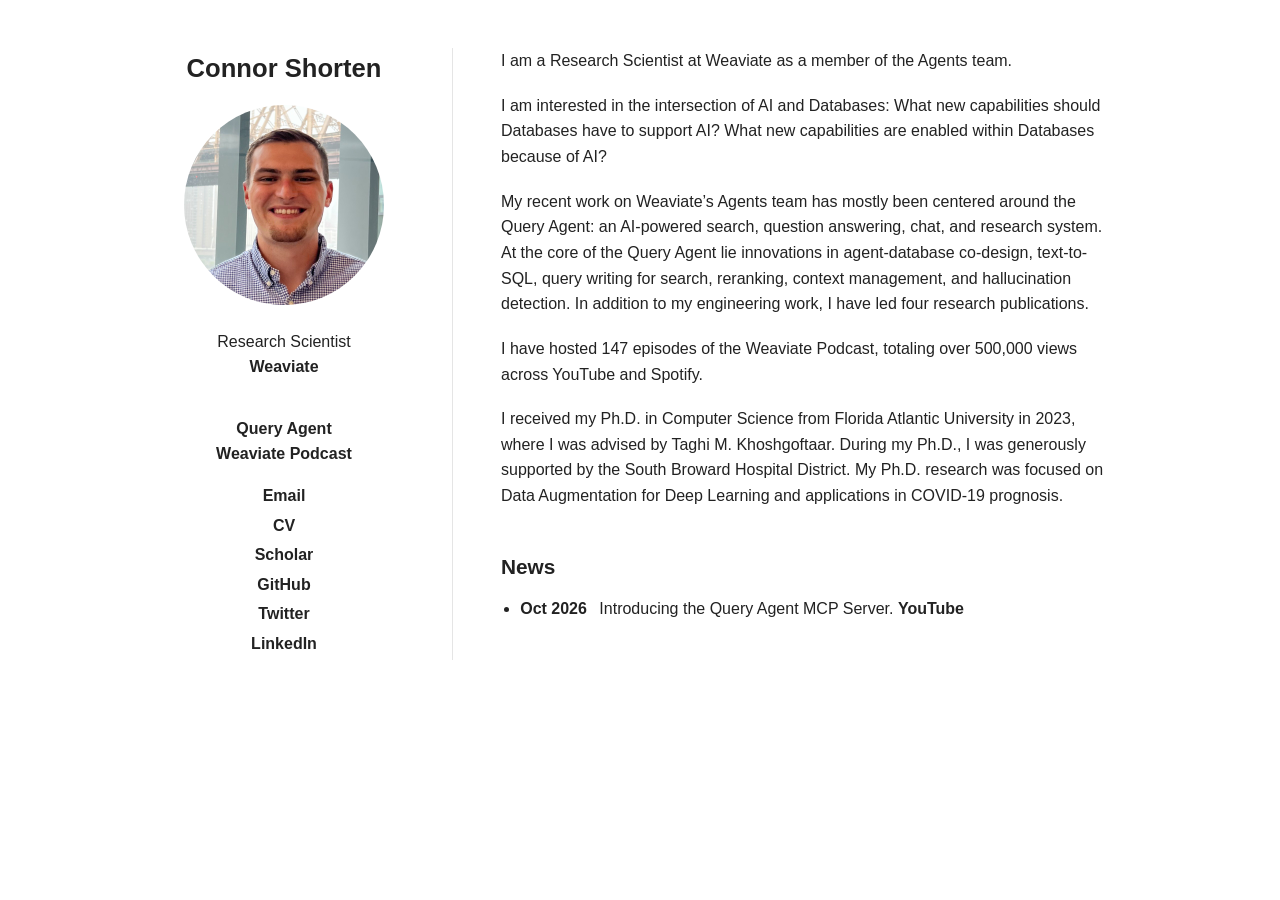
==== index.html @ 24953602 "add linkedin" ====
<!DOCTYPE html>
<html lang="en">
<head>
  <meta charset="utf-8">
  <meta name="viewport" content="width=device-width, initial-scale=1">
  <title>Connor Shorten</title>
  <link rel="icon" href="/favicon.ico" sizes="any">
  <link rel="icon" type="image/png" sizes="32x32" href="/favicon-32x32.png">
  <link rel="icon" type="image/png" sizes="16x16" href="/favicon-16x16.png">
  <link rel="apple-touch-icon" sizes="180x180" href="/apple-touch-icon.png">
  <link rel="manifest" href="/site.webmanifest">
  <style>
    :root {
      --bg: #ffffff;
      --text: #222222;
      --muted: #666666;
      --link: #222222;
      --border: #e5e5e5;
    }
    * { box-sizing: border-box; }
    body {
      margin: 0;
      background: var(--bg);
      color: var(--text);
      font-family: -apple-system, BlinkMacSystemFont, "Segoe UI", Helvetica, Arial, sans-serif;
      line-height: 1.6;
    }
    a { color: var(--link); font-weight: 600; text-decoration: none; }
    a:hover { text-decoration: underline; }

    .layout {
      display: flex;
      max-width: 1000px;
      margin: 0 auto;
      padding: 48px 24px;
      gap: 48px;
    }

    .sidebar {
      flex: 0 0 240px;
      position: sticky;
      top: 48px;
      align-self: flex-start;
      text-align: center;
    }
    .sidebar h1 {
      font-size: 1.6rem;
      margin: 0 0 16px;
    }
    .sidebar img {
      width: 200px;
      height: 200px;
      object-fit: cover;
      border-radius: 50%;
      margin-bottom: 16px;
    }
    .sidebar .role { margin: 0; }
    .sidebar .org { margin: 0 0 36px; color: var(--muted); }
    .sidebar .project { margin: 0; color: var(--muted); }
    .sidebar .podcast { margin: 0 0 16px; color: var(--muted); }
    .sidebar .links {
      list-style: none;
      padding: 0;
      margin: 0;
    }
    .sidebar .links li { margin: 4px 0; }

    .content {
      flex: 1;
      border-left: 1px solid var(--border);
      padding-left: 48px;
    }
    .content p { margin: 0 0 1.2em; }
    .content h2 { font-size: 1.3rem; margin: 2em 0 0.6em; }
    .content .news { padding-left: 1.2em; margin: 0; }
    .content .news li { margin: 0 0 0.6em; }
    .content .news .date { font-weight: 600; margin-right: 0.5em; }

    @media (max-width: 720px) {
      .layout { flex-direction: column; padding: 32px 16px; gap: 24px; }
      .sidebar { position: static; flex: none; width: 100%; }
      .sidebar .links { display: flex; flex-wrap: wrap; justify-content: center; gap: 4px 16px; }
      .sidebar .links li { margin: 0; }
      .content { border-left: none; padding-left: 0; border-top: 1px solid var(--border); padding-top: 24px; }
    }
  </style>
</head>
<body>
  <div class="layout">
    <nav class="sidebar">
      <h1>Connor Shorten</h1>
      <img src="Connor.jpeg" alt="Photo of Connor Shorten">
      <p class="role">Research Scientist</p>
      <p class="org"><a href="https://weaviate.io">Weaviate</a></p>
      <p class="project"><a href="https://docs.weaviate.io/query-agent">Query Agent</a></p>
      <p class="podcast"><a href="https://weaviate.io/podcast">Weaviate Podcast</a></p>
      <ul class="links">
        <li><a href="mailto:connorshorten300@gmail.com">Email</a></li>
        <li><a href="#">CV</a></li>
        <li><a href="https://scholar.google.com/citations?user=YKuiy20AAAAJ&amp;hl=en">Scholar</a></li>
        <li><a href="https://github.com/CShorten">GitHub</a></li>
        <li><a href="https://x.com/CShorten30">Twitter</a></li>
        <li><a href="https://www.linkedin.com/in/connor-shorten-34923a178/">LinkedIn</a></li>
      </ul>
    </nav>

    <main class="content">
      <p>I am a Research Scientist at Weaviate as a member of the Agents team.</p>

      <p>I am interested in the intersection of AI and Databases: What new capabilities should Databases have to support AI? What new capabilities are enabled within Databases because of AI?</p>

      <p>My recent work on Weaviate’s Agents team has mostly been centered around the Query Agent: an AI-powered search, question answering, chat, and research system. At the core of the Query Agent lie innovations in agent-database co-design, text-to-SQL, query writing for search, reranking, context management, and hallucination detection. In addition to my engineering work, I have led four research publications.</p>

      <p>I have hosted 147 episodes of the Weaviate Podcast, totaling over 500,000 views across YouTube and Spotify.</p>

      <p>I received my Ph.D. in Computer Science from Florida Atlantic University in 2023, where I was advised by Taghi M. Khoshgoftaar. During my Ph.D., I was generously supported by the South Broward Hospital District. My Ph.D. research was focused on Data Augmentation for Deep Learning and applications in COVID-19 prognosis.</p>

      <h2>News</h2>
      <ul class="news">
        <li><span class="date">Oct 2026</span> Introducing the Query Agent MCP Server. <a href="https://www.youtube.com/watch?v=DkyeCALihuY">YouTube</a></li>
      </ul>
    </main>
  </div>
</body>
</html>
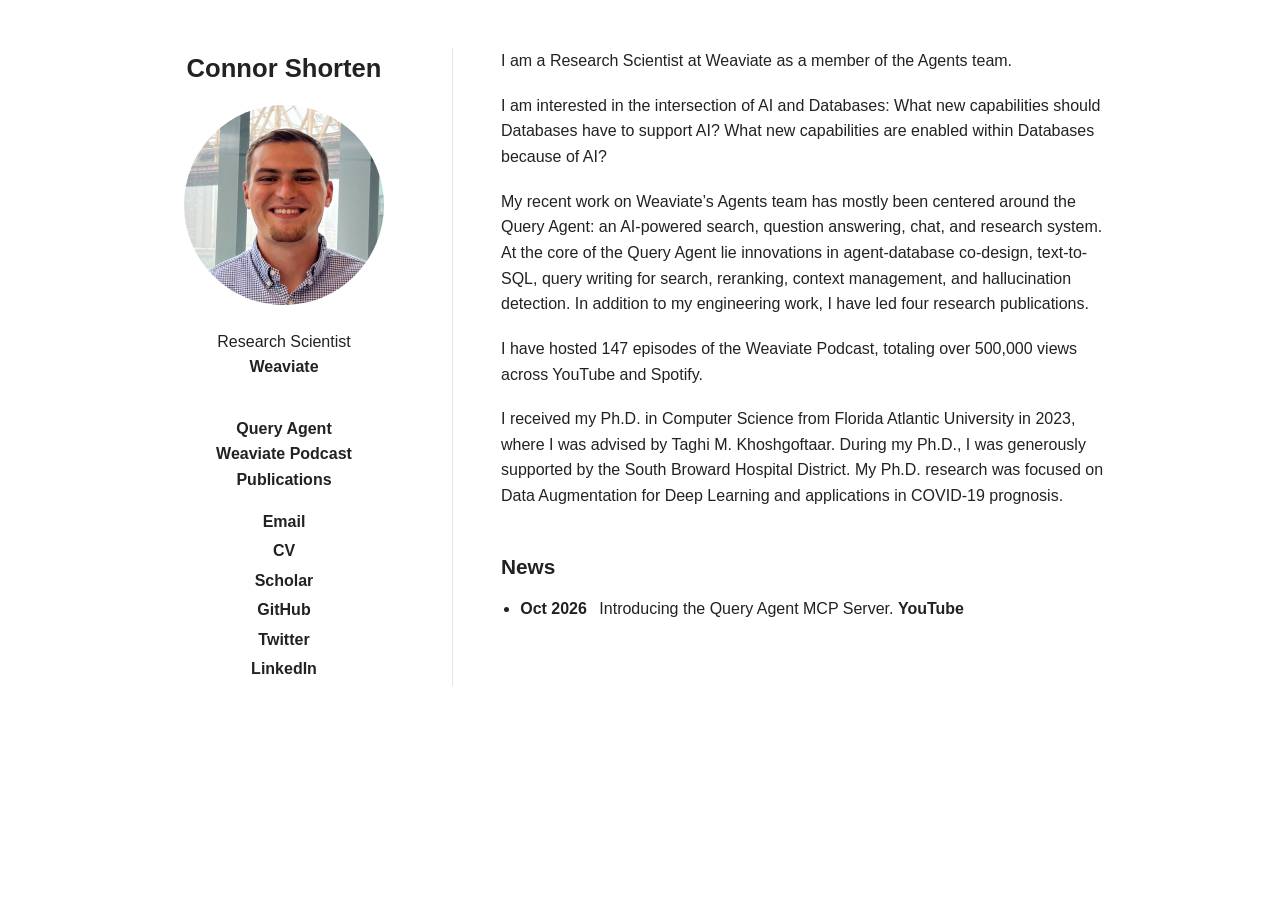
==== commit 3dd8be9e: "updates" ====
--- a/index.html
+++ b/index.html
@@ -57,7 +57,8 @@
     .sidebar .role { margin: 0; }
     .sidebar .org { margin: 0 0 36px; color: var(--muted); }
     .sidebar .project { margin: 0; color: var(--muted); }
-    .sidebar .podcast { margin: 0 0 16px; color: var(--muted); }
+    .sidebar .podcast { margin: 0; color: var(--muted); }
+    .sidebar .publications { margin: 0 0 16px; color: var(--muted); }
     .sidebar .links {
       list-style: none;
       padding: 0;
@@ -94,9 +95,10 @@
       <p class="org"><a href="https://weaviate.io">Weaviate</a></p>
       <p class="project"><a href="https://docs.weaviate.io/query-agent">Query Agent</a></p>
       <p class="podcast"><a href="https://weaviate.io/podcast">Weaviate Podcast</a></p>
+      <p class="publications"><a href="#">Publications</a></p>
       <ul class="links">
         <li><a href="mailto:connorshorten300@gmail.com">Email</a></li>
-        <li><a href="#">CV</a></li>
+        <li><a href="Connor-Shorten-CV.pdf">CV</a></li>
         <li><a href="https://scholar.google.com/citations?user=YKuiy20AAAAJ&amp;hl=en">Scholar</a></li>
         <li><a href="https://github.com/CShorten">GitHub</a></li>
         <li><a href="https://x.com/CShorten30">Twitter</a></li>
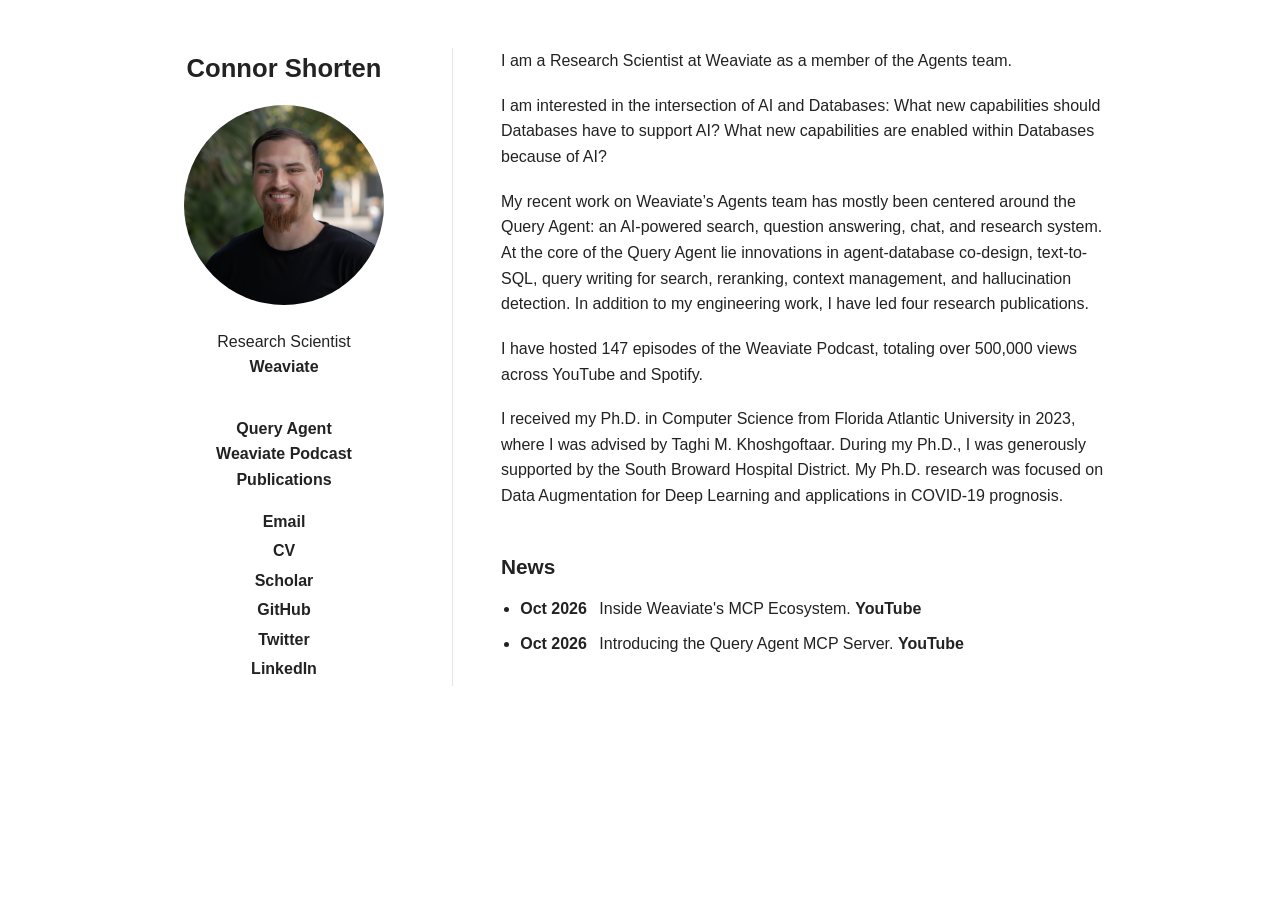
==== commit e9d9dac6: "Update index.html" ====
--- a/index.html
+++ b/index.html
@@ -119,6 +119,7 @@
 
       <h2>News</h2>
       <ul class="news">
+        <li><span class="date">Oct 2026</span> Inside Weaviate's MCP Ecosystem. <a href="https://www.youtube.com/watch?v=VZjicnVSfVs">YouTube</a></li>
         <li><span class="date">Oct 2026</span> Introducing the Query Agent MCP Server. <a href="https://www.youtube.com/watch?v=DkyeCALihuY">YouTube</a></li>
       </ul>
     </main>
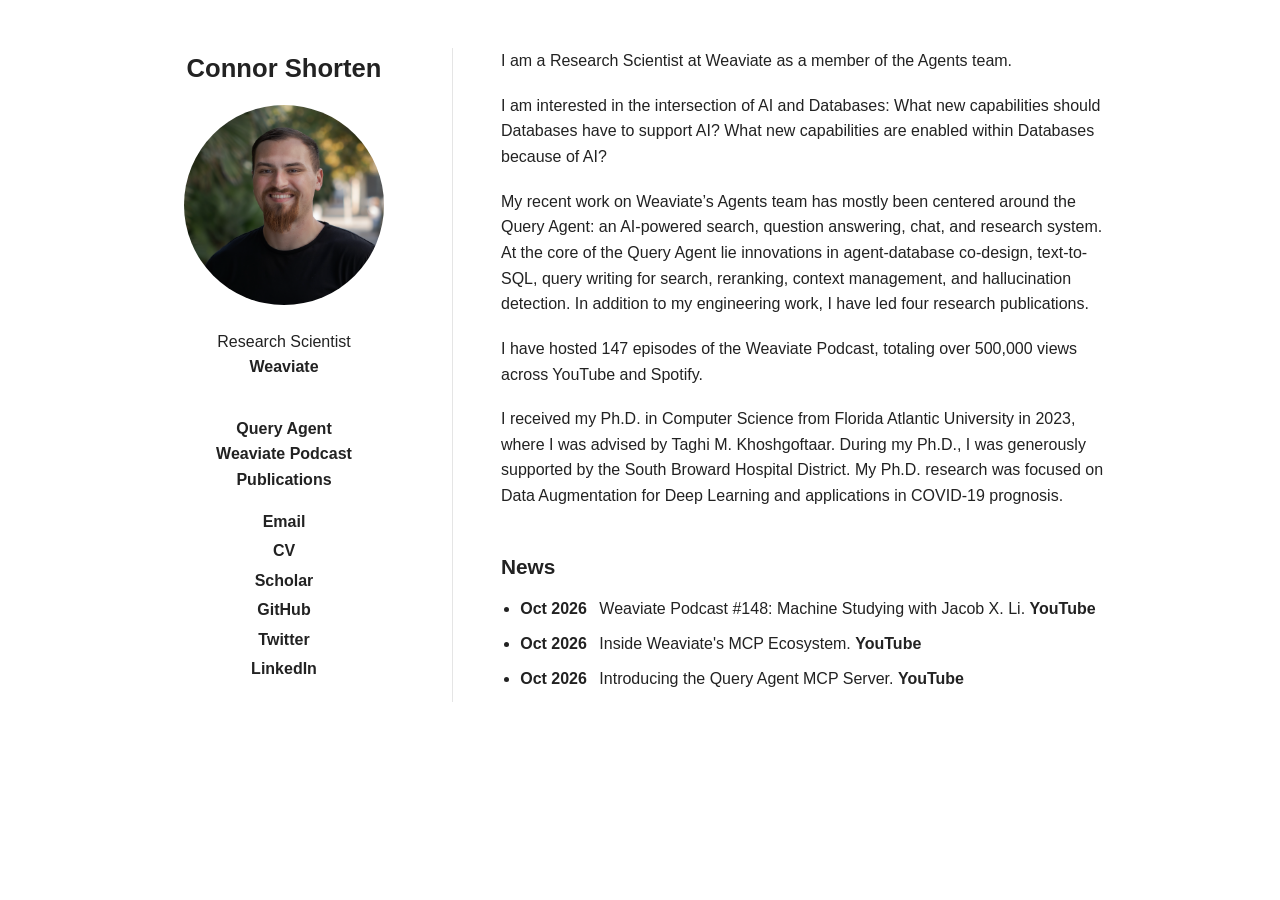
==== commit d0ac1e95: "Add news item for Weaviate Podcast #148" ====
--- a/index.html
+++ b/index.html
@@ -119,6 +119,7 @@
 
       <h2>News</h2>
       <ul class="news">
+        <li><span class="date">Oct 2026</span> Weaviate Podcast #148: Machine Studying with Jacob X. Li. <a href="https://www.youtube.com/watch?v=9iZIl0vZvvk">YouTube</a></li>
         <li><span class="date">Oct 2026</span> Inside Weaviate's MCP Ecosystem. <a href="https://www.youtube.com/watch?v=VZjicnVSfVs">YouTube</a></li>
         <li><span class="date">Oct 2026</span> Introducing the Query Agent MCP Server. <a href="https://www.youtube.com/watch?v=DkyeCALihuY">YouTube</a></li>
       </ul>
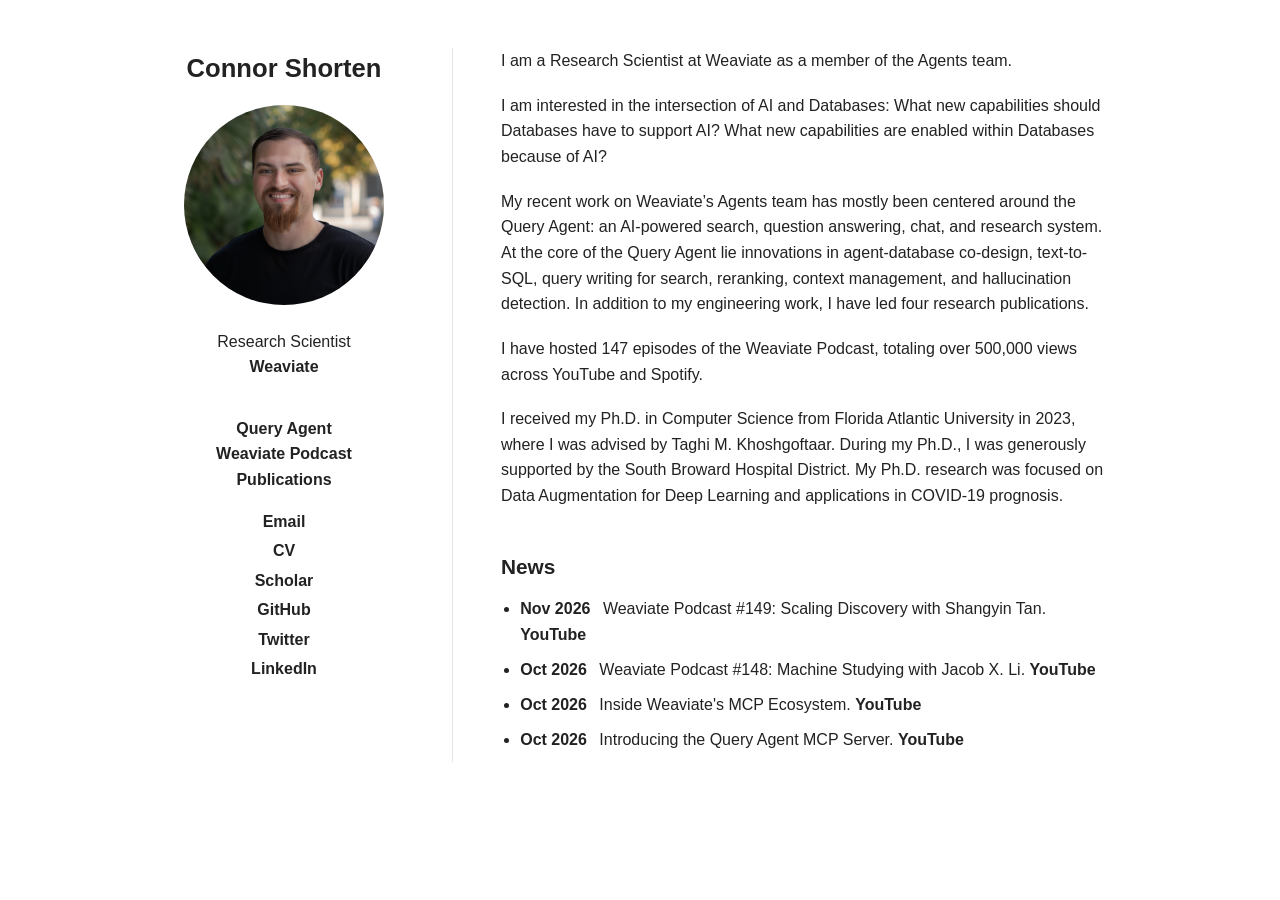
==== commit 4755c62d: "Add news item for Weaviate Podcast #149" ====
--- a/index.html
+++ b/index.html
@@ -119,6 +119,7 @@
 
       <h2>News</h2>
       <ul class="news">
+        <li><span class="date">Nov 2026</span> Weaviate Podcast #149: Scaling Discovery with Shangyin Tan. <a href="https://www.youtube.com/watch?v=Y21NgZvx3Rs">YouTube</a></li>
         <li><span class="date">Oct 2026</span> Weaviate Podcast #148: Machine Studying with Jacob X. Li. <a href="https://www.youtube.com/watch?v=9iZIl0vZvvk">YouTube</a></li>
         <li><span class="date">Oct 2026</span> Inside Weaviate's MCP Ecosystem. <a href="https://www.youtube.com/watch?v=VZjicnVSfVs">YouTube</a></li>
         <li><span class="date">Oct 2026</span> Introducing the Query Agent MCP Server. <a href="https://www.youtube.com/watch?v=DkyeCALihuY">YouTube</a></li>
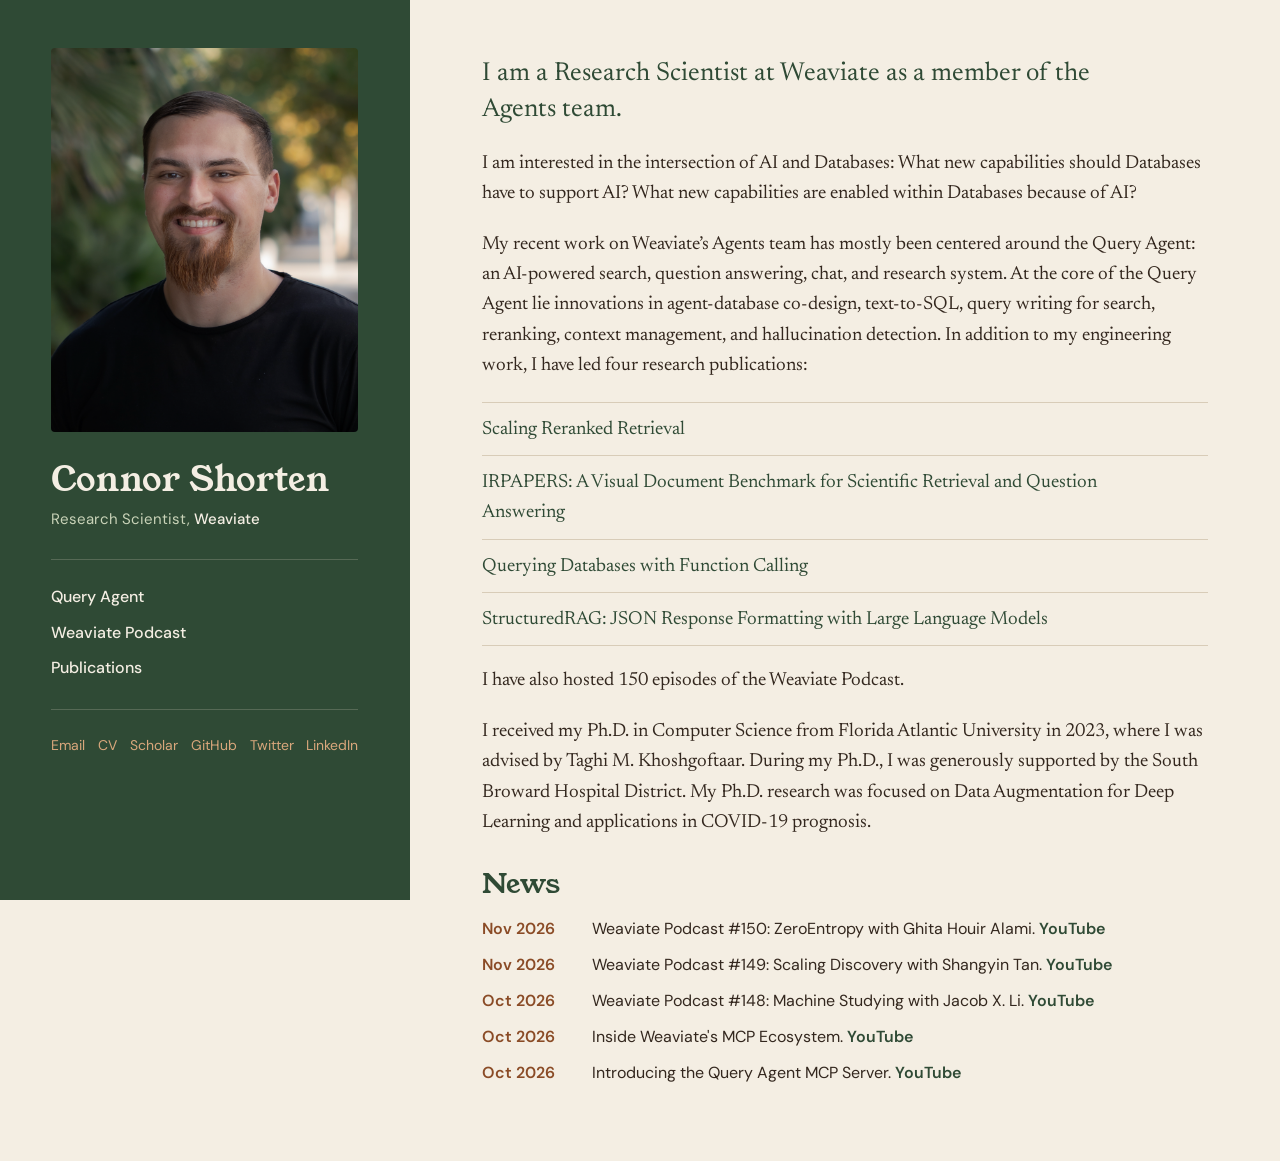
==== commit ab19c363: "update style" ====
--- a/index.html
+++ b/index.html
@@ -9,93 +9,24 @@
   <link rel="icon" type="image/png" sizes="16x16" href="/favicon-16x16.png">
   <link rel="apple-touch-icon" sizes="180x180" href="/apple-touch-icon.png">
   <link rel="manifest" href="/site.webmanifest">
-  <style>
-    :root {
-      --bg: #ffffff;
-      --text: #222222;
-      --muted: #666666;
-      --link: #222222;
-      --border: #e5e5e5;
-    }
-    * { box-sizing: border-box; }
-    body {
-      margin: 0;
-      background: var(--bg);
-      color: var(--text);
-      font-family: -apple-system, BlinkMacSystemFont, "Segoe UI", Helvetica, Arial, sans-serif;
-      line-height: 1.6;
-    }
-    a { color: var(--link); font-weight: 600; text-decoration: none; }
-    a:hover { text-decoration: underline; }
-
-    .layout {
-      display: flex;
-      max-width: 1000px;
-      margin: 0 auto;
-      padding: 48px 24px;
-      gap: 48px;
-    }
-
-    .sidebar {
-      flex: 0 0 240px;
-      position: sticky;
-      top: 48px;
-      align-self: flex-start;
-      text-align: center;
-    }
-    .sidebar h1 {
-      font-size: 1.6rem;
-      margin: 0 0 16px;
-    }
-    .sidebar img {
-      width: 200px;
-      height: 200px;
-      object-fit: cover;
-      border-radius: 50%;
-      margin-bottom: 16px;
-    }
-    .sidebar .role { margin: 0; }
-    .sidebar .org { margin: 0 0 36px; color: var(--muted); }
-    .sidebar .project { margin: 0; color: var(--muted); }
-    .sidebar .podcast { margin: 0; color: var(--muted); }
-    .sidebar .publications { margin: 0 0 16px; color: var(--muted); }
-    .sidebar .links {
-      list-style: none;
-      padding: 0;
-      margin: 0;
-    }
-    .sidebar .links li { margin: 4px 0; }
-
-    .content {
-      flex: 1;
-      border-left: 1px solid var(--border);
-      padding-left: 48px;
-    }
-    .content p { margin: 0 0 1.2em; }
-    .content h2 { font-size: 1.3rem; margin: 2em 0 0.6em; }
-    .content .news { padding-left: 1.2em; margin: 0; }
-    .content .news li { margin: 0 0 0.6em; }
-    .content .news .date { font-weight: 600; margin-right: 0.5em; }
-
-    @media (max-width: 720px) {
-      .layout { flex-direction: column; padding: 32px 16px; gap: 24px; }
-      .sidebar { position: static; flex: none; width: 100%; }
-      .sidebar .links { display: flex; flex-wrap: wrap; justify-content: center; gap: 4px 16px; }
-      .sidebar .links li { margin: 0; }
-      .content { border-left: none; padding-left: 0; border-top: 1px solid var(--border); padding-top: 24px; }
-    }
-  </style>
+  <link rel="preconnect" href="https://fonts.googleapis.com">
+  <link rel="preconnect" href="https://fonts.gstatic.com" crossorigin>
+  <link rel="stylesheet" href="https://fonts.googleapis.com/css2?family=DM+Sans:wght@400;500;600&amp;family=Newsreader:ital,opsz,wght@0,6..72,400;0,6..72,600;1,6..72,400&amp;family=Young+Serif&amp;display=swap">
+  <link rel="stylesheet" href="style.css">
 </head>
 <body>
   <div class="layout">
-    <nav class="sidebar">
-      <h1>Connor Shorten</h1>
-      <img src="Connor.jpeg" alt="Photo of Connor Shorten">
-      <p class="role">Research Scientist</p>
-      <p class="org"><a href="https://weaviate.io">Weaviate</a></p>
-      <p class="project"><a href="https://docs.weaviate.io/query-agent">Query Agent</a></p>
-      <p class="podcast"><a href="https://weaviate.io/podcast">Weaviate Podcast</a></p>
-      <p class="publications"><a href="#">Publications</a></p>
+    <aside class="sidebar">
+      <img class="portrait" src="Connor.jpeg" alt="Photo of Connor Shorten">
+      <div>
+        <h1><a href="index.html">Connor Shorten</a></h1>
+        <p class="role">Research Scientist, <a href="https://weaviate.io">Weaviate</a></p>
+      </div>
+      <nav class="site-nav" aria-label="Site">
+        <a href="https://docs.weaviate.io/query-agent">Query Agent</a>
+        <a href="https://www.youtube.com/playlist?list=PLTL2JUbrY6tW-KOQfOek8dtUmPgGQj3F0">Weaviate Podcast</a>
+        <a href="publications.html">Publications</a>
+      </nav>
       <ul class="links">
         <li><a href="mailto:connorshorten300@gmail.com">Email</a></li>
         <li><a href="Connor-Shorten-CV.pdf">CV</a></li>
@@ -104,25 +35,32 @@
         <li><a href="https://x.com/CShorten30">Twitter</a></li>
         <li><a href="https://www.linkedin.com/in/connor-shorten-34923a178/">LinkedIn</a></li>
       </ul>
-    </nav>
+    </aside>
 
     <main class="content">
-      <p>I am a Research Scientist at Weaviate as a member of the Agents team.</p>
+      <p class="lead">I am a Research Scientist at Weaviate as a member of the Agents team.</p>
 
       <p>I am interested in the intersection of AI and Databases: What new capabilities should Databases have to support AI? What new capabilities are enabled within Databases because of AI?</p>
 
-      <p>My recent work on Weaviate’s Agents team has mostly been centered around the Query Agent: an AI-powered search, question answering, chat, and research system. At the core of the Query Agent lie innovations in agent-database co-design, text-to-SQL, query writing for search, reranking, context management, and hallucination detection. In addition to my engineering work, I have led four research publications.</p>
+      <p>My recent work on Weaviate’s Agents team has mostly been centered around the Query Agent: an AI-powered search, question answering, chat, and research system. At the core of the Query Agent lie innovations in agent-database co-design, text-to-SQL, query writing for search, reranking, context management, and hallucination detection. In addition to my engineering work, I have led four research publications:</p>
+      <ul class="bio-list">
+        <li><a href="preprints/scaling-reranked-retrieval.html">Scaling Reranked Retrieval</a></li>
+        <li><a href="https://arxiv.org/abs/2602.17687">IRPAPERS: A Visual Document Benchmark for Scientific Retrieval and Question Answering</a></li>
+        <li><a href="https://arxiv.org/abs/2502.00032">Querying Databases with Function Calling</a></li>
+        <li><a href="https://arxiv.org/abs/2408.11061">StructuredRAG: JSON Response Formatting with Large Language Models</a></li>
+      </ul>
 
-      <p>I have hosted 147 episodes of the Weaviate Podcast, totaling over 500,000 views across YouTube and Spotify.</p>
+      <p>I have also hosted 150 episodes of the Weaviate Podcast.</p>
 
       <p>I received my Ph.D. in Computer Science from Florida Atlantic University in 2023, where I was advised by Taghi M. Khoshgoftaar. During my Ph.D., I was generously supported by the South Broward Hospital District. My Ph.D. research was focused on Data Augmentation for Deep Learning and applications in COVID-19 prognosis.</p>
 
       <h2>News</h2>
       <ul class="news">
-        <li><span class="date">Nov 2026</span> Weaviate Podcast #149: Scaling Discovery with Shangyin Tan. <a href="https://www.youtube.com/watch?v=Y21NgZvx3Rs">YouTube</a></li>
-        <li><span class="date">Oct 2026</span> Weaviate Podcast #148: Machine Studying with Jacob X. Li. <a href="https://www.youtube.com/watch?v=9iZIl0vZvvk">YouTube</a></li>
-        <li><span class="date">Oct 2026</span> Inside Weaviate's MCP Ecosystem. <a href="https://www.youtube.com/watch?v=VZjicnVSfVs">YouTube</a></li>
-        <li><span class="date">Oct 2026</span> Introducing the Query Agent MCP Server. <a href="https://www.youtube.com/watch?v=DkyeCALihuY">YouTube</a></li>
+        <li><span class="date">Nov 2026</span> <span>Weaviate Podcast #150: ZeroEntropy with Ghita Houir Alami. <a href="https://www.youtube.com/watch?v=mQgYPtctNG8">YouTube</a></span></li>
+        <li><span class="date">Nov 2026</span> <span>Weaviate Podcast #149: Scaling Discovery with Shangyin Tan. <a href="https://www.youtube.com/watch?v=Y21NgZvx3Rs">YouTube</a></span></li>
+        <li><span class="date">Oct 2026</span> <span>Weaviate Podcast #148: Machine Studying with Jacob X. Li. <a href="https://www.youtube.com/watch?v=9iZIl0vZvvk">YouTube</a></span></li>
+        <li><span class="date">Oct 2026</span> <span>Inside Weaviate's MCP Ecosystem. <a href="https://www.youtube.com/watch?v=VZjicnVSfVs">YouTube</a></span></li>
+        <li><span class="date">Oct 2026</span> <span>Introducing the Query Agent MCP Server. <a href="https://www.youtube.com/watch?v=DkyeCALihuY">YouTube</a></span></li>
       </ul>
     </main>
   </div>
--- a/style.css
+++ b/style.css
@@ -0,0 +1,225 @@
+:root {
+  --green: #2f4a35;
+  --beige: #f4eee3;
+  --text: #33271e;
+  --muted: #6b5a4b;
+  --copper: #8a4b26;
+  --sage: #c9d3b8;
+  --copper-light: #d9a77c;
+  --rule: #d8ccb8;
+  --rule-on-green: rgba(239, 231, 216, .2);
+  --code-bg: #ebe3d4;
+
+  --serif-display: "Young Serif", Georgia, serif;
+  --serif-body: "Newsreader", Georgia, serif;
+  --sans: "DM Sans", -apple-system, BlinkMacSystemFont, "Segoe UI", Helvetica, Arial, sans-serif;
+}
+* { box-sizing: border-box; }
+body {
+  margin: 0;
+  background: var(--beige);
+  color: var(--text);
+  font-family: var(--serif-body);
+  font-size: 19px;
+  line-height: 1.6;
+}
+a { color: var(--green); text-decoration: none; }
+a:hover { color: var(--copper); text-decoration: underline; }
+a:focus-visible, button:focus-visible {
+  outline: 2px solid var(--green);
+  outline-offset: 2px;
+  border-radius: 2px;
+}
+
+.layout { display: flex; align-items: flex-start; }
+
+/* Sidebar */
+.sidebar {
+  flex: 0 0 clamp(360px, 32vw, 500px);
+  position: sticky;
+  top: 0;
+  height: 100vh;
+  overflow-y: auto;
+  display: flex;
+  flex-direction: column;
+  gap: 28px;
+  padding: 48px clamp(40px, 4vw, 64px);
+  background: var(--green);
+  color: var(--sage);
+  font-family: var(--sans);
+}
+.sidebar a:focus-visible { outline-color: var(--copper-light); }
+.sidebar .portrait {
+  display: block;
+  width: 100%;
+  aspect-ratio: 4 / 5;
+  object-fit: cover;
+  object-position: 50% 25%;
+  max-height: 48vh;
+  border-radius: 4px;
+}
+.sidebar h1 {
+  font-family: var(--serif-display);
+  font-weight: 400;
+  font-size: 34px;
+  line-height: 1.15;
+  margin: 0 0 8px;
+}
+.sidebar h1 a { color: var(--beige); }
+.sidebar h1 a:hover { color: var(--beige); }
+.sidebar .role { margin: 0; font-size: 15px; color: var(--sage); }
+.sidebar .role a { color: var(--beige); font-weight: 500; }
+.sidebar .site-nav {
+  display: flex;
+  flex-direction: column;
+  gap: 10px;
+  padding-top: 24px;
+  border-top: 1px solid var(--rule-on-green);
+}
+.sidebar .site-nav a { color: var(--beige); font-size: 16px; font-weight: 500; }
+.sidebar .site-nav a:hover { color: var(--copper-light); text-decoration: none; }
+.sidebar .links {
+  list-style: none;
+  margin: 0;
+  padding: 24px 0 0;
+  border-top: 1px solid var(--rule-on-green);
+  display: flex;
+  justify-content: space-between;
+  gap: 8px;
+  font-size: 14px;
+  white-space: nowrap;
+}
+.sidebar .links a { color: var(--copper-light); }
+.sidebar .links a:hover { color: var(--beige); }
+
+/* Main column */
+.content {
+  flex: 1 1 auto;
+  min-width: 0;
+  max-width: calc(760px + 144px);
+  margin: 0 auto;
+  padding: 56px 72px 64px;
+}
+.content p { margin: 0 0 20px; text-wrap: pretty; }
+.content .lead { font-size: 26px; line-height: 1.4; color: var(--green); }
+.content h2 {
+  font-family: var(--serif-display);
+  font-weight: 400;
+  font-size: 28px;
+  line-height: 1.25;
+  color: var(--green);
+  margin: 28px 0 16px;
+}
+.content h2:first-child { margin-top: 0; }
+
+/* Publications led at Weaviate, on the home page */
+.content .bio-list {
+  list-style: none;
+  margin: 0 0 20px;
+  padding: 0;
+  border-top: 1px solid var(--rule);
+}
+.content .bio-list li { border-bottom: 1px solid var(--rule); }
+.content .bio-list a {
+  display: flex;
+  align-items: baseline;
+  justify-content: space-between;
+  gap: 16px;
+  padding: 10px 12px;
+  margin: 0 -12px;
+  border-radius: 4px;
+  transition: background-color .2s ease, color .2s ease;
+}
+.content .bio-list a::after {
+  content: "\2192";
+  font-family: var(--sans);
+  color: var(--copper);
+  opacity: 0;
+  transform: translateX(-8px);
+  transition: opacity .2s ease, transform .2s ease;
+}
+.content .bio-list a:hover,
+.content .bio-list a:focus-visible {
+  background: var(--code-bg);
+  color: var(--copper);
+  text-decoration: none;
+}
+.content .bio-list a:hover::after,
+.content .bio-list a:focus-visible::after { opacity: 1; transform: none; }
+
+/* News */
+.content .news { list-style: none; margin: 0; padding: 0; font-family: var(--sans); font-size: 16px; line-height: 1.5; }
+.content .news li { display: grid; grid-template-columns: 92px 1fr; column-gap: 18px; margin: 0 0 12px; }
+.content .news .date { font-weight: 600; color: var(--copper); }
+.content .news a { font-weight: 600; }
+
+/* Publications page */
+.pubs { list-style: none; padding: 0; margin: 0; }
+.pubs li { margin: 0 0 1.4em; }
+.pubs .title { font-weight: 600; }
+.pubs .authors, .pubs .venue { display: block; font-family: var(--sans); font-size: 15px; color: var(--muted); }
+.pubs .authors .me { color: var(--text); font-weight: 600; }
+.pubs .venue a { font-weight: 600; margin-right: 0.6em; }
+.pubs .note { font-style: italic; }
+
+.cite-toggle {
+  font: inherit;
+  font-weight: 600;
+  color: var(--green);
+  background: none;
+  border: 0;
+  padding: 0;
+  cursor: pointer;
+}
+.cite-toggle:hover { color: var(--copper); text-decoration: underline; }
+.bibtex-wrap { position: relative; margin: 0.6em 0 0; }
+.bibtex {
+  margin: 0;
+  padding: 12px 14px;
+  background: var(--code-bg);
+  color: var(--text);
+  border: 1px solid var(--rule);
+  border-radius: 4px;
+  font-size: 13px;
+  line-height: 1.5;
+  white-space: pre-wrap;
+  overflow-wrap: anywhere;
+}
+.copy-btn {
+  position: absolute;
+  top: 8px;
+  right: 8px;
+  font-family: var(--sans);
+  font-size: 12px;
+  padding: 2px 8px;
+  color: var(--text);
+  background: var(--beige);
+  border: 1px solid var(--rule);
+  border-radius: 4px;
+  cursor: pointer;
+}
+
+/* Paper landing page */
+.content .paper-title { font-size: 34px; margin: 0 0 12px; }
+.paper-authors { margin: 0 0 4px; }
+.paper-meta { font-family: var(--sans); font-size: 15px; color: var(--muted); margin: 0 0 32px; }
+.paper-meta a { font-weight: 600; margin-right: 0.6em; }
+
+@media (prefers-reduced-motion: reduce) {
+  * { transition: none !important; }
+}
+@media (max-width: 1180px) {
+  .sidebar .links { font-size: 13px; }
+}
+@media (max-width: 900px) {
+  .layout { display: block; }
+  .sidebar .links { font-size: 14px; justify-content: flex-start; gap: 8px 16px; }
+  .sidebar { position: static; height: auto; overflow: visible; padding: 32px; }
+  .sidebar .portrait { width: 200px; }
+  .content { max-width: none; padding: 40px 32px 48px; }
+}
+@media (max-width: 600px) {
+  .sidebar { padding: 32px 16px; }
+  .content { padding: 32px 16px 48px; }
+  .content .lead { font-size: 22px; }
+}
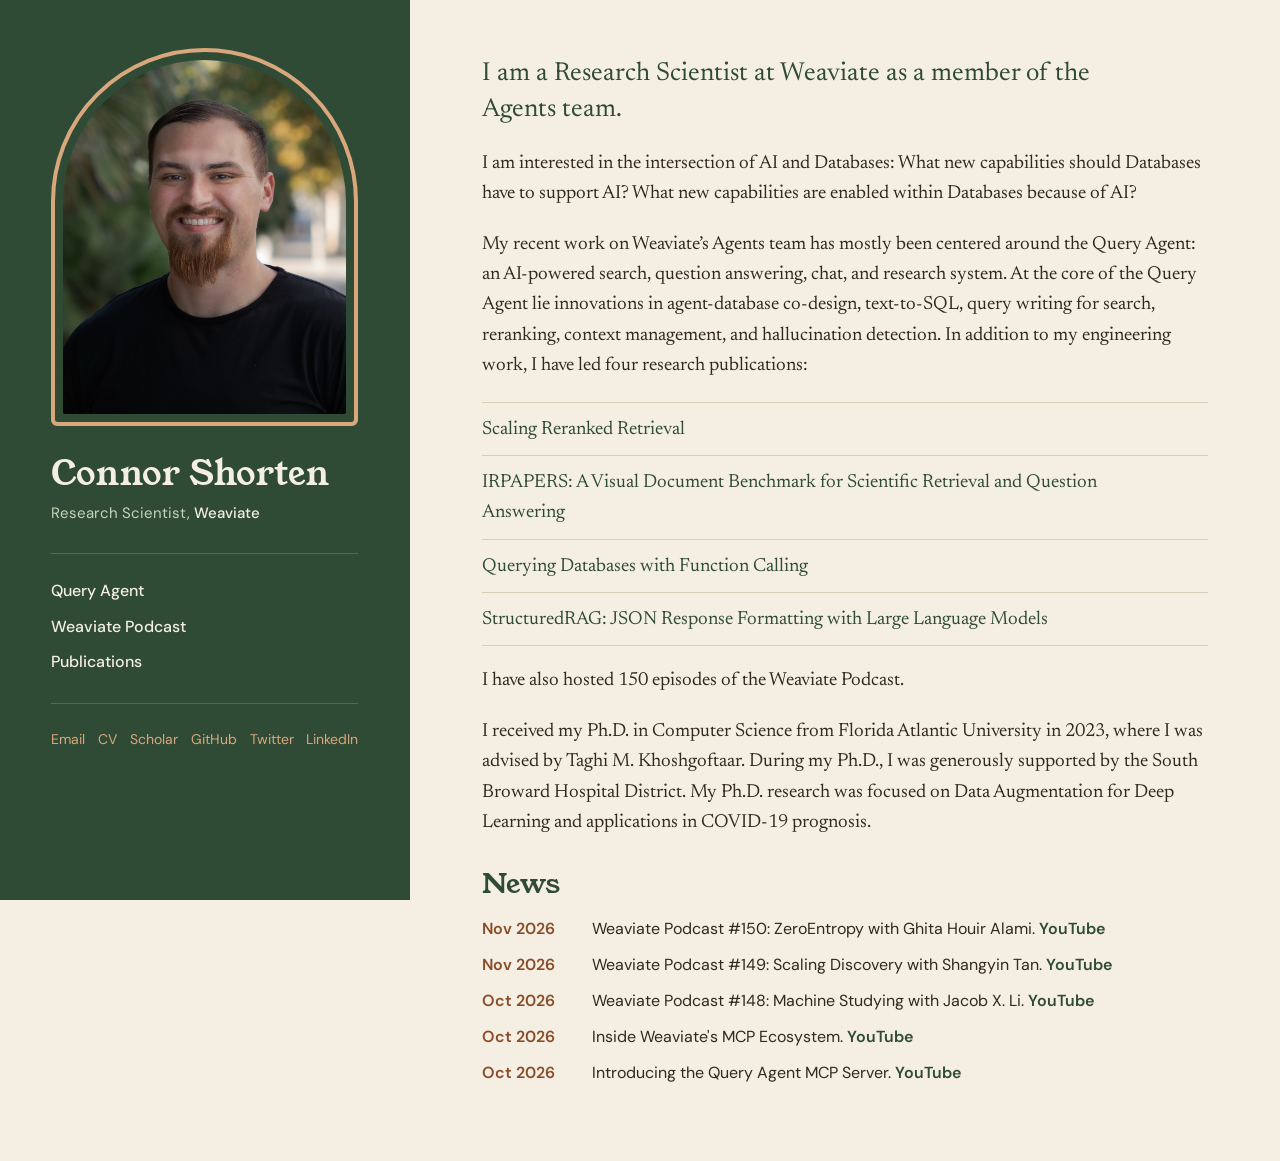
==== commit a1b4c94c: "misc" ====
--- a/index.html
+++ b/index.html
@@ -17,7 +17,9 @@
 <body>
   <div class="layout">
     <aside class="sidebar">
-      <img class="portrait" src="Connor.jpeg" alt="Photo of Connor Shorten">
+      <div class="photo-frame">
+        <img src="Connor.jpeg" alt="Photo of Connor Shorten">
+      </div>
       <div>
         <h1><a href="index.html">Connor Shorten</a></h1>
         <p class="role">Research Scientist, <a href="https://weaviate.io">Weaviate</a></p>
--- a/style.css
+++ b/style.css
@@ -49,14 +49,19 @@
   font-family: var(--sans);
 }
 .sidebar a:focus-visible { outline-color: var(--copper-light); }
-.sidebar .portrait {
+.sidebar .photo-frame {
+  border: 4px solid var(--copper-light);
+  border-radius: 200px 200px 8px 8px;
+  padding: 8px;
+}
+.sidebar .photo-frame img {
   display: block;
   width: 100%;
   aspect-ratio: 4 / 5;
   object-fit: cover;
   object-position: 50% 25%;
   max-height: 48vh;
-  border-radius: 4px;
+  border-radius: 190px 190px 2px 2px;
 }
 .sidebar h1 {
   font-family: var(--serif-display);
@@ -215,7 +220,7 @@
   .layout { display: block; }
   .sidebar .links { font-size: 14px; justify-content: flex-start; gap: 8px 16px; }
   .sidebar { position: static; height: auto; overflow: visible; padding: 32px; }
-  .sidebar .portrait { width: 200px; }
+  .sidebar .photo-frame { width: 100%; max-width: 220px; margin: 0 auto; }
   .content { max-width: none; padding: 40px 32px 48px; }
 }
 @media (max-width: 600px) {
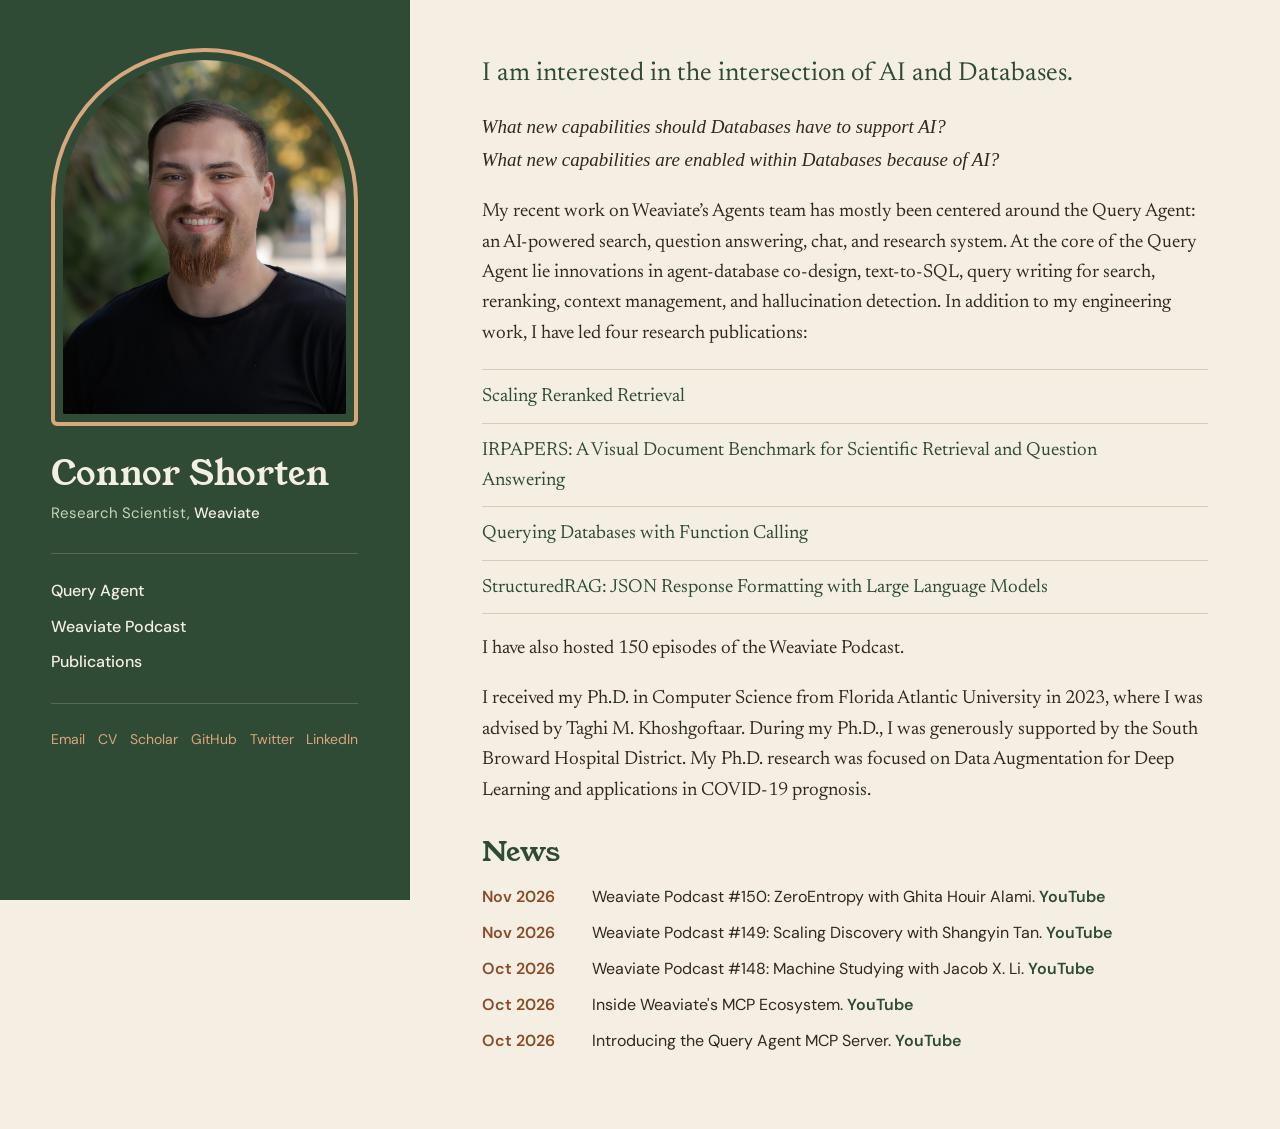
==== commit 3a00f9ee: "Update index.html" ====
--- a/index.html
+++ b/index.html
@@ -40,9 +40,10 @@
     </aside>
 
     <main class="content">
-      <p class="lead">I am a Research Scientist at Weaviate as a member of the Agents team.</p>
+      <p class="lead">I am interested in the intersection of AI and Databases.</p>
 
-      <p>I am interested in the intersection of AI and Databases: What new capabilities should Databases have to support AI? What new capabilities are enabled within Databases because of AI?</p>
+      <p><em>What new capabilities should Databases have to support AI?</em><br>
+        <em>What new capabilities are enabled within Databases because of AI?</em></p>
 
       <p>My recent work on Weaviate’s Agents team has mostly been centered around the Query Agent: an AI-powered search, question answering, chat, and research system. At the core of the Query Agent lie innovations in agent-database co-design, text-to-SQL, query writing for search, reranking, context management, and hallucination detection. In addition to my engineering work, I have led four research publications:</p>
       <ul class="bio-list">
